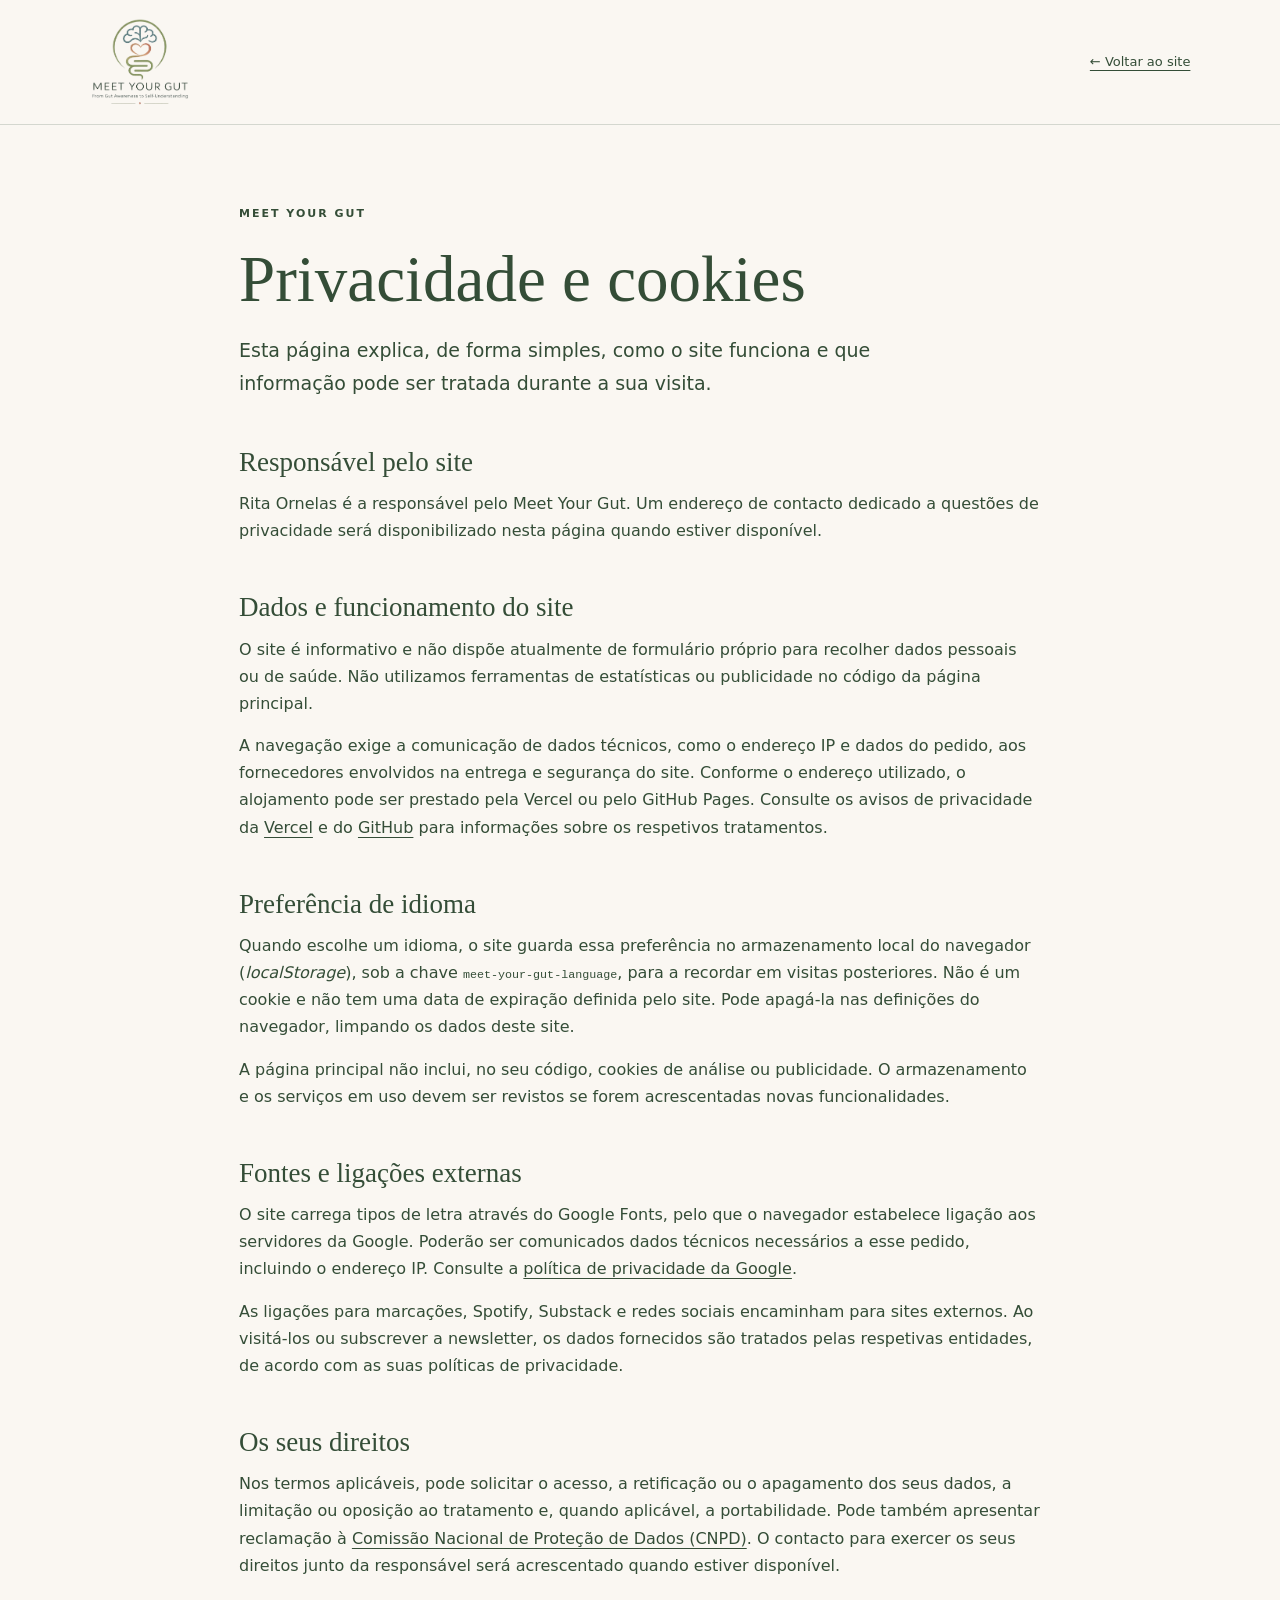
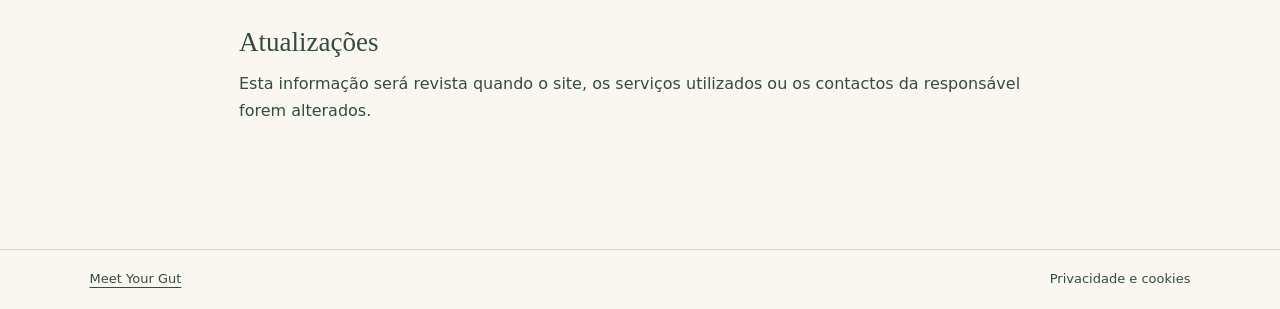
==== privacidade.html @ 7dacf64c "Add privacy and browser storage notice" ====
<!doctype html>
<html lang="pt-PT">
<head>
  <meta charset="utf-8" />
  <meta name="viewport" content="width=device-width, initial-scale=1" />
  <meta name="description" content="Informação sobre privacidade e armazenamento no navegador no Meet Your Gut." />
  <title>Privacidade e cookies | Meet Your Gut</title>
  <link rel="icon" type="image/png" href="assets/favicon-v2.png" />
  <link rel="stylesheet" href="privacidade.css" />
</head>
<body>
  <header><a href="./" aria-label="Meet Your Gut — página inicial"><img src="assets/meetyourgut-v2.png" alt="Meet Your Gut" /></a><a href="./">← Voltar ao site</a></header>
  <main>
    <p class="eyebrow">MEET YOUR GUT</p>
    <h1>Privacidade e cookies</h1>
    <p class="lead">Esta página explica, de forma simples, como o site funciona e que informação pode ser tratada durante a sua visita.</p>
    <section><h2>Responsável pelo site</h2><p>Rita Ornelas é a responsável pelo Meet Your Gut. Um endereço de contacto dedicado a questões de privacidade será disponibilizado nesta página quando estiver disponível.</p></section>
    <section><h2>Dados e funcionamento do site</h2><p>O site é informativo e não dispõe atualmente de formulário próprio para recolher dados pessoais ou de saúde. Não utilizamos ferramentas de estatísticas ou publicidade no código da página principal.</p><p>A navegação exige a comunicação de dados técnicos, como o endereço IP e dados do pedido, aos fornecedores envolvidos na entrega e segurança do site. Conforme o endereço utilizado, o alojamento pode ser prestado pela Vercel ou pelo GitHub Pages. Consulte os avisos de privacidade da <a href="https://vercel.com/legal/privacy-notice" target="_blank" rel="noopener noreferrer">Vercel</a> e do <a href="https://docs.github.com/en/site-policy/privacy-policies/github-general-privacy-statement" target="_blank" rel="noopener noreferrer">GitHub</a> para informações sobre os respetivos tratamentos.</p></section>
    <section><h2>Preferência de idioma</h2><p>Quando escolhe um idioma, o site guarda essa preferência no armazenamento local do navegador (<em>localStorage</em>), sob a chave <code>meet-your-gut-language</code>, para a recordar em visitas posteriores. Não é um cookie e não tem uma data de expiração definida pelo site. Pode apagá-la nas definições do navegador, limpando os dados deste site.</p><p>A página principal não inclui, no seu código, cookies de análise ou publicidade. O armazenamento e os serviços em uso devem ser revistos se forem acrescentadas novas funcionalidades.</p></section>
    <section><h2>Fontes e ligações externas</h2><p>O site carrega tipos de letra através do Google Fonts, pelo que o navegador estabelece ligação aos servidores da Google. Poderão ser comunicados dados técnicos necessários a esse pedido, incluindo o endereço IP. Consulte a <a href="https://policies.google.com/privacy" target="_blank" rel="noopener noreferrer">política de privacidade da Google</a>.</p><p>As ligações para marcações, Spotify, Substack e redes sociais encaminham para sites externos. Ao visitá-los ou subscrever a newsletter, os dados fornecidos são tratados pelas respetivas entidades, de acordo com as suas políticas de privacidade.</p></section>
    <section><h2>Os seus direitos</h2><p>Nos termos aplicáveis, pode solicitar o acesso, a retificação ou o apagamento dos seus dados, a limitação ou oposição ao tratamento e, quando aplicável, a portabilidade. Pode também apresentar reclamação à <a href="https://www.cnpd.pt/" target="_blank" rel="noopener noreferrer">Comissão Nacional de Proteção de Dados (CNPD)</a>. O contacto para exercer os seus direitos junto da responsável será acrescentado quando estiver disponível.</p></section>
    <section><h2>Atualizações</h2><p>Esta informação será revista quando o site, os serviços utilizados ou os contactos da responsável forem alterados.</p></section>
  </main>
  <footer><a href="./">Meet Your Gut</a><span>Privacidade e cookies</span></footer>
</body>
</html>
---- privacidade.css ----
:root{color:#344d37;background:#faf7f2;font-family:system-ui,-apple-system,"Segoe UI",sans-serif}*{box-sizing:border-box}body{margin:0;line-height:1.7}header,footer{display:flex;align-items:center;justify-content:space-between;gap:24px;padding:18px clamp(24px,7vw,100px);border-bottom:1px solid #344d3730}header img{display:block;width:100px;height:auto}a{color:#344d37;text-underline-offset:4px}header>a:last-child,footer{font-size:13px}main{max-width:850px;margin:auto;padding:80px 24px 110px}.eyebrow{font-size:11px;font-weight:700;letter-spacing:2px}h1,h2{font-family:Georgia,serif;font-weight:400;line-height:1.15}h1{font-size:clamp(42px,6vw,65px);margin:18px 0}.lead{font-size:19px;max-width:650px}section{margin-top:48px}h2{font-size:27px;margin:0 0 12px}p{margin:0 0 15px}code{font-size:.9em;overflow-wrap:anywhere}footer{border-top:1px solid #344d3730;border-bottom:0}@media(max-width:500px){main{padding-top:55px}footer{align-items:flex-start;flex-direction:column}}
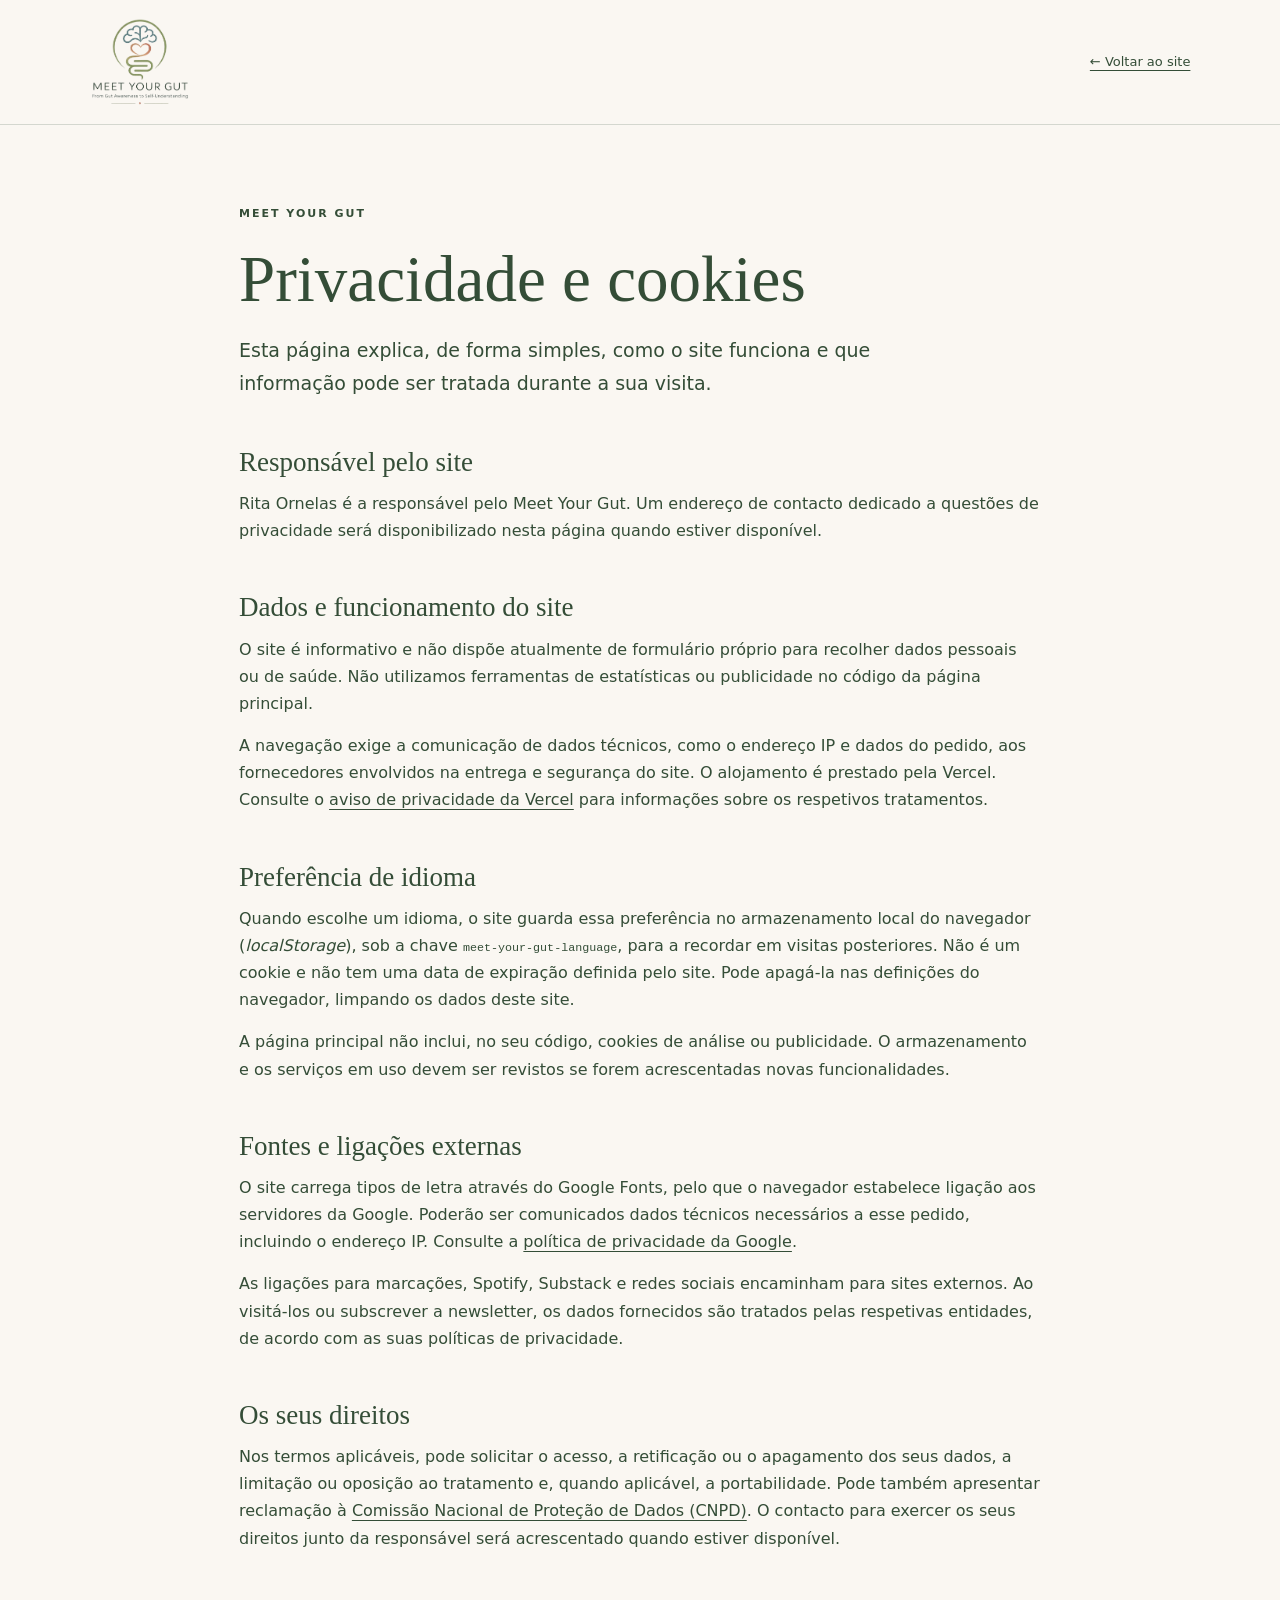
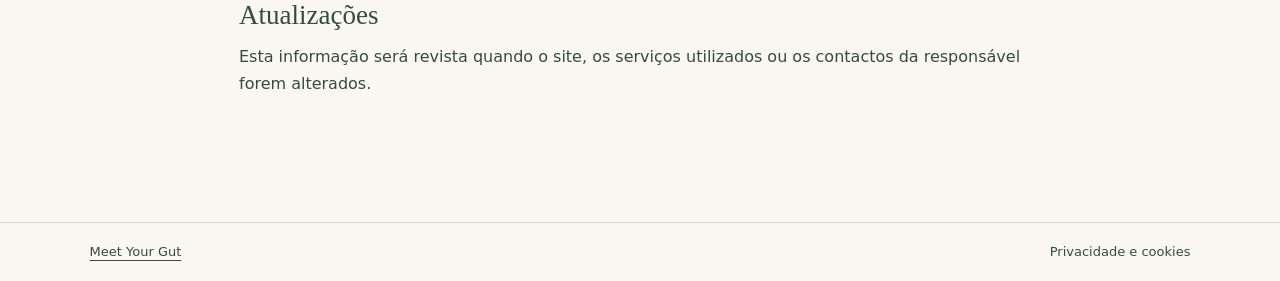
==== commit 50227e97: "Update privacy notice to reflect Vercel hosting" ====
--- a/privacidade.html
+++ b/privacidade.html
@@ -15,7 +15,7 @@
     <h1>Privacidade e cookies</h1>
     <p class="lead">Esta página explica, de forma simples, como o site funciona e que informação pode ser tratada durante a sua visita.</p>
     <section><h2>Responsável pelo site</h2><p>Rita Ornelas é a responsável pelo Meet Your Gut. Um endereço de contacto dedicado a questões de privacidade será disponibilizado nesta página quando estiver disponível.</p></section>
-    <section><h2>Dados e funcionamento do site</h2><p>O site é informativo e não dispõe atualmente de formulário próprio para recolher dados pessoais ou de saúde. Não utilizamos ferramentas de estatísticas ou publicidade no código da página principal.</p><p>A navegação exige a comunicação de dados técnicos, como o endereço IP e dados do pedido, aos fornecedores envolvidos na entrega e segurança do site. Conforme o endereço utilizado, o alojamento pode ser prestado pela Vercel ou pelo GitHub Pages. Consulte os avisos de privacidade da <a href="https://vercel.com/legal/privacy-notice" target="_blank" rel="noopener noreferrer">Vercel</a> e do <a href="https://docs.github.com/en/site-policy/privacy-policies/github-general-privacy-statement" target="_blank" rel="noopener noreferrer">GitHub</a> para informações sobre os respetivos tratamentos.</p></section>
+    <section><h2>Dados e funcionamento do site</h2><p>O site é informativo e não dispõe atualmente de formulário próprio para recolher dados pessoais ou de saúde. Não utilizamos ferramentas de estatísticas ou publicidade no código da página principal.</p><p>A navegação exige a comunicação de dados técnicos, como o endereço IP e dados do pedido, aos fornecedores envolvidos na entrega e segurança do site. O alojamento é prestado pela Vercel. Consulte o <a href="https://vercel.com/legal/privacy-notice" target="_blank" rel="noopener noreferrer">aviso de privacidade da Vercel</a> para informações sobre os respetivos tratamentos.</p></section>
     <section><h2>Preferência de idioma</h2><p>Quando escolhe um idioma, o site guarda essa preferência no armazenamento local do navegador (<em>localStorage</em>), sob a chave <code>meet-your-gut-language</code>, para a recordar em visitas posteriores. Não é um cookie e não tem uma data de expiração definida pelo site. Pode apagá-la nas definições do navegador, limpando os dados deste site.</p><p>A página principal não inclui, no seu código, cookies de análise ou publicidade. O armazenamento e os serviços em uso devem ser revistos se forem acrescentadas novas funcionalidades.</p></section>
     <section><h2>Fontes e ligações externas</h2><p>O site carrega tipos de letra através do Google Fonts, pelo que o navegador estabelece ligação aos servidores da Google. Poderão ser comunicados dados técnicos necessários a esse pedido, incluindo o endereço IP. Consulte a <a href="https://policies.google.com/privacy" target="_blank" rel="noopener noreferrer">política de privacidade da Google</a>.</p><p>As ligações para marcações, Spotify, Substack e redes sociais encaminham para sites externos. Ao visitá-los ou subscrever a newsletter, os dados fornecidos são tratados pelas respetivas entidades, de acordo com as suas políticas de privacidade.</p></section>
     <section><h2>Os seus direitos</h2><p>Nos termos aplicáveis, pode solicitar o acesso, a retificação ou o apagamento dos seus dados, a limitação ou oposição ao tratamento e, quando aplicável, a portabilidade. Pode também apresentar reclamação à <a href="https://www.cnpd.pt/" target="_blank" rel="noopener noreferrer">Comissão Nacional de Proteção de Dados (CNPD)</a>. O contacto para exercer os seus direitos junto da responsável será acrescentado quando estiver disponível.</p></section>
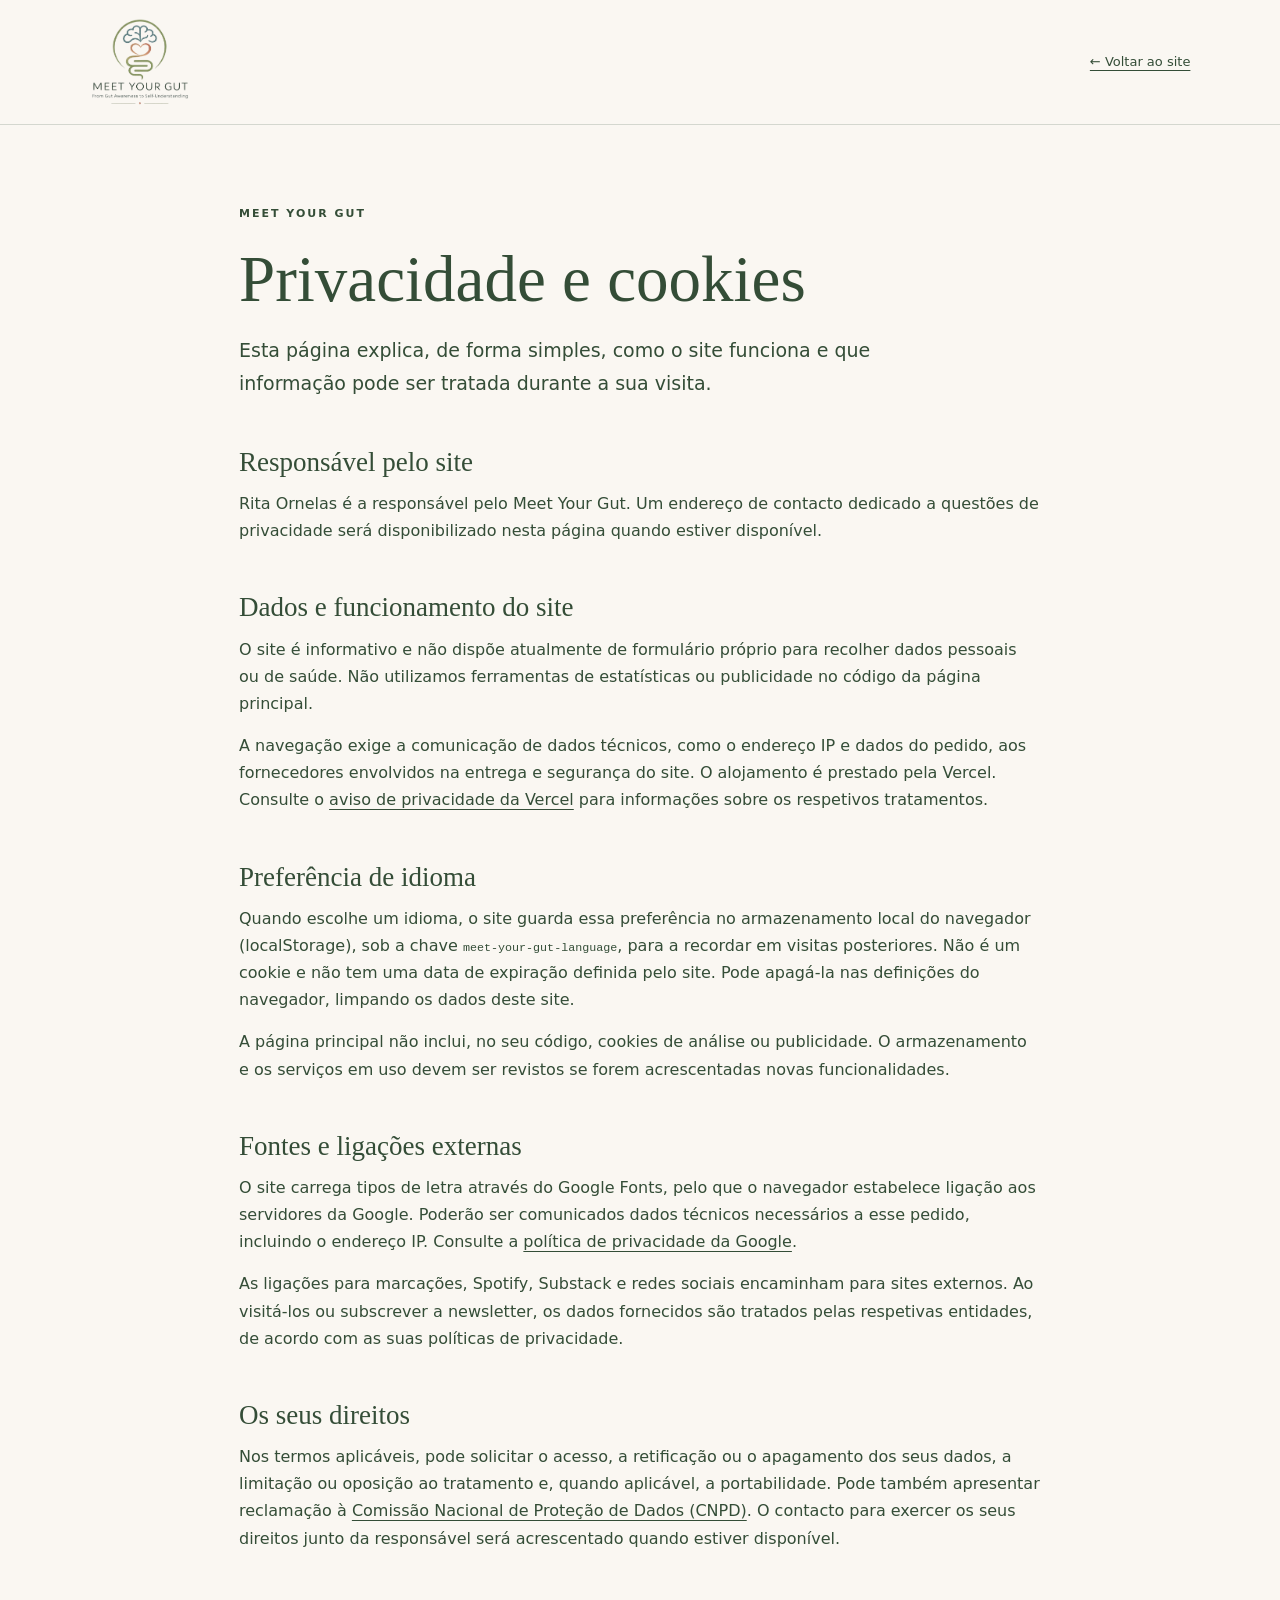
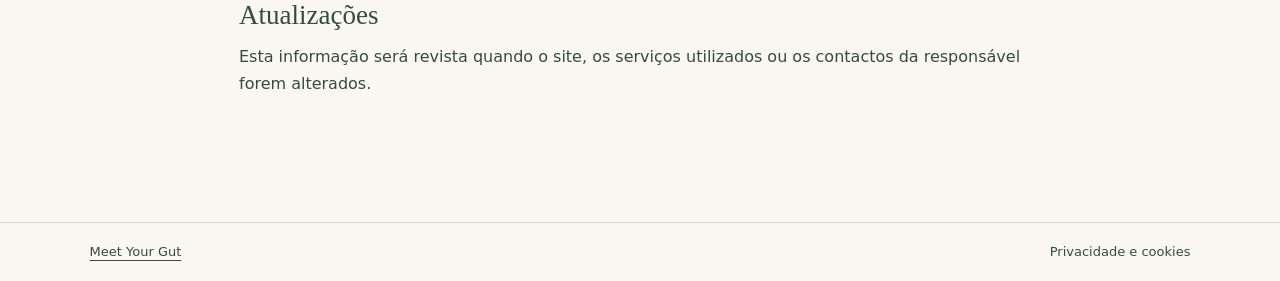
==== commit 7567fe35: "Add SEO metadata canonical URLs sitemap and indexing controls" ====
--- a/privacidade.html
+++ b/privacidade.html
@@ -5,6 +5,7 @@
   <meta name="viewport" content="width=device-width, initial-scale=1" />
   <meta name="description" content="Informação sobre privacidade e armazenamento no navegador no Meet Your Gut." />
   <title>Privacidade e cookies | Meet Your Gut</title>
+  <link rel="canonical" href="https://www.meetyourgut.com/privacidade.html" />
   <link rel="icon" type="image/png" href="assets/favicon-v2.png" />
   <link rel="stylesheet" href="privacidade.css" />
 </head>
--- a/privacidade.css
+++ b/privacidade.css
@@ -1 +1,2 @@
 :root{color:#344d37;background:#faf7f2;font-family:system-ui,-apple-system,"Segoe UI",sans-serif}*{box-sizing:border-box}body{margin:0;line-height:1.7}header,footer{display:flex;align-items:center;justify-content:space-between;gap:24px;padding:18px clamp(24px,7vw,100px);border-bottom:1px solid #344d3730}header img{display:block;width:100px;height:auto}a{color:#344d37;text-underline-offset:4px}header>a:last-child,footer{font-size:13px}main{max-width:850px;margin:auto;padding:80px 24px 110px}.eyebrow{font-size:11px;font-weight:700;letter-spacing:2px}h1,h2{font-family:Georgia,serif;font-weight:400;line-height:1.15}h1{font-size:clamp(42px,6vw,65px);margin:18px 0}.lead{font-size:19px;max-width:650px}section{margin-top:48px}h2{font-size:27px;margin:0 0 12px}p{margin:0 0 15px}code{font-size:.9em;overflow-wrap:anywhere}footer{border-top:1px solid #344d3730;border-bottom:0}@media(max-width:500px){main{padding-top:55px}footer{align-items:flex-start;flex-direction:column}}
+em,i{font-style:normal}
